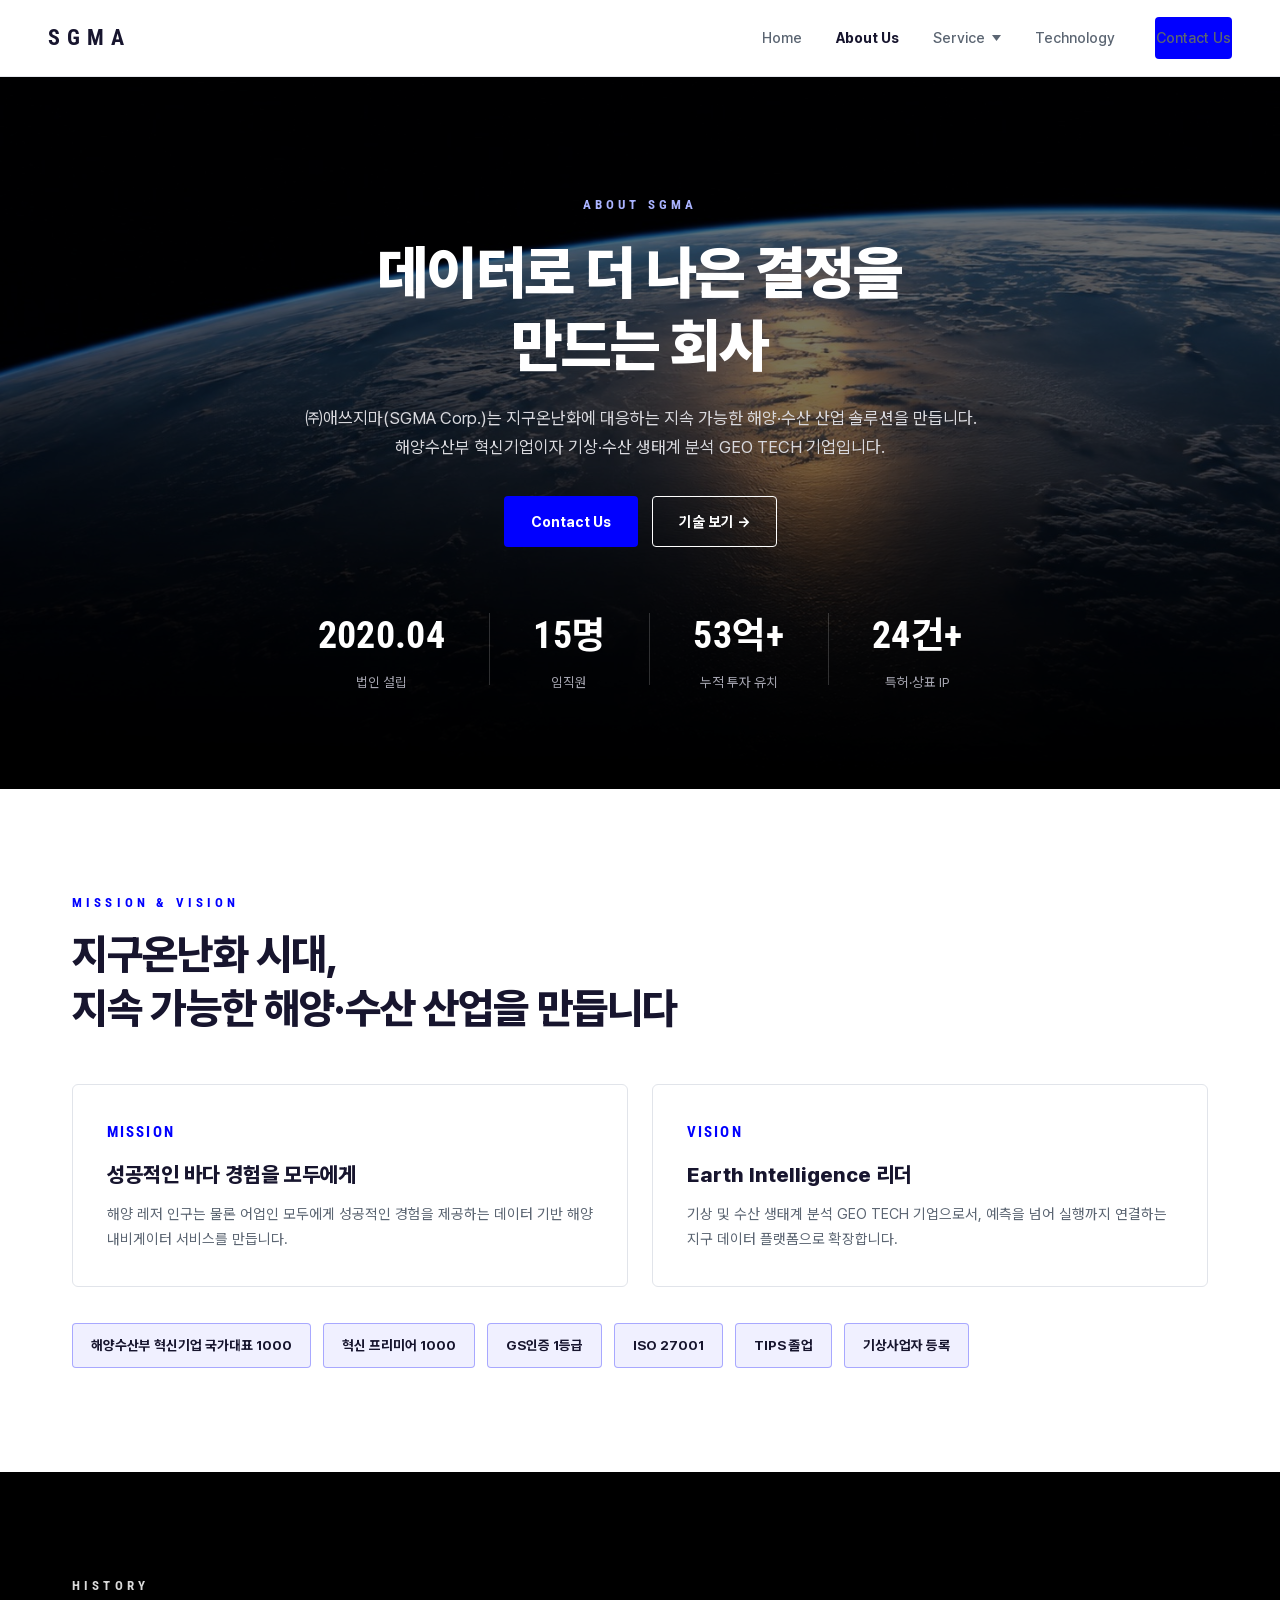
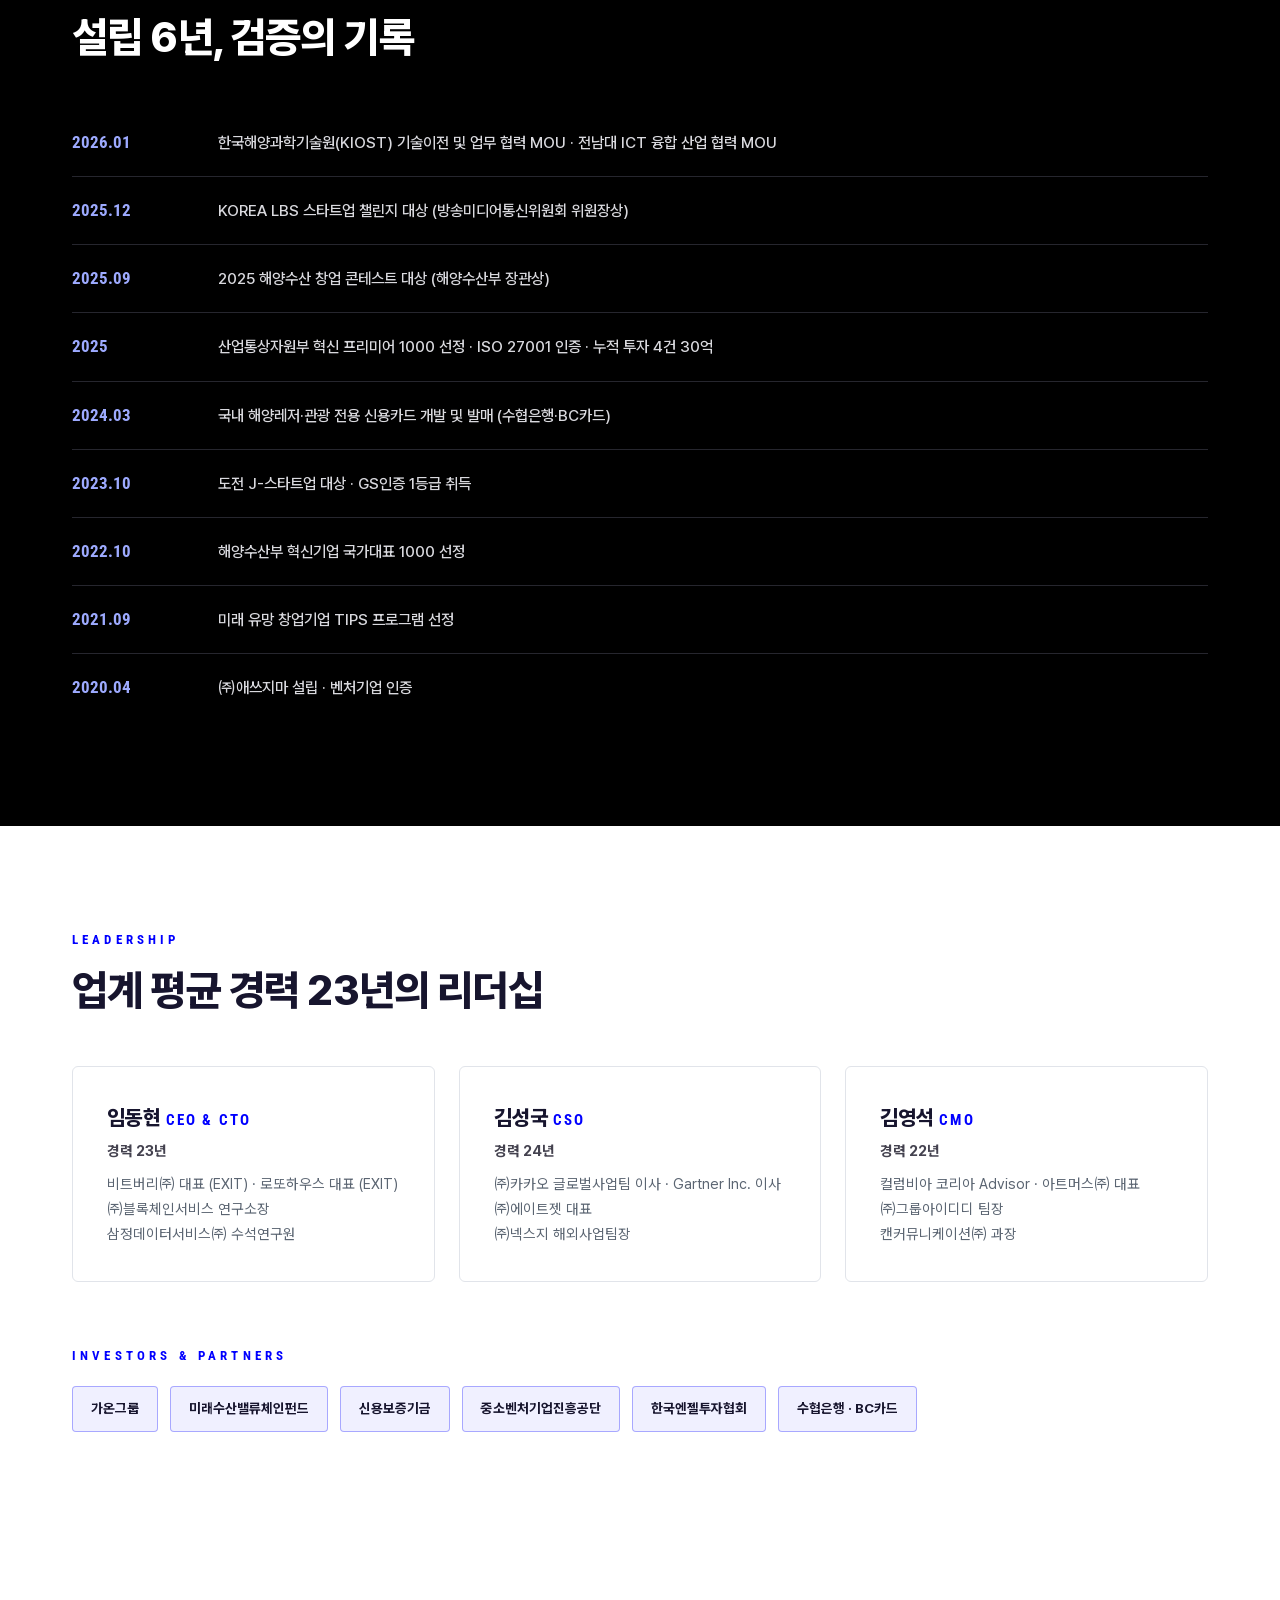
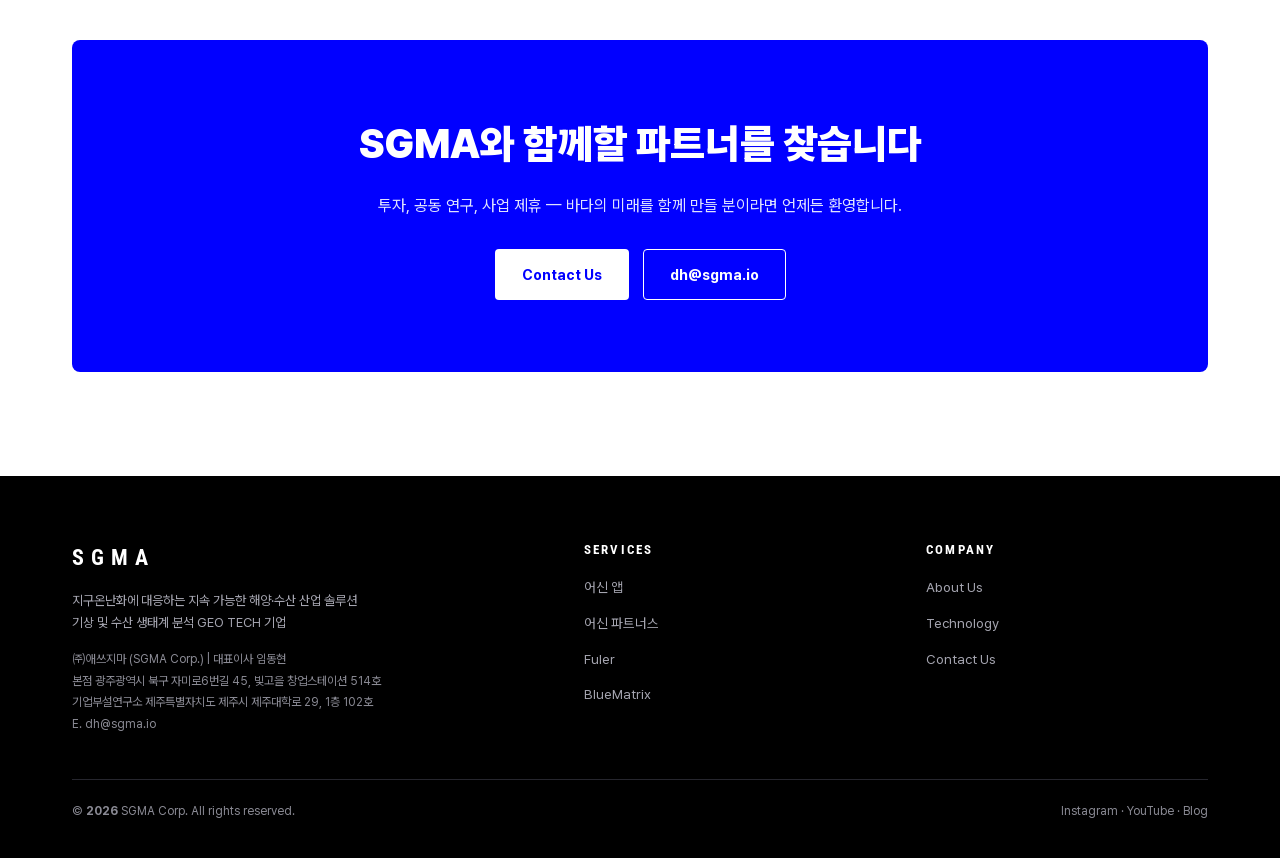
==== about.html @ d4c26d01 "feat: SGMA v2 redesign (8 pages, tomorrow.io tone)" ====
<!DOCTYPE html>
<html lang="ko">
<head>
<meta charset="UTF-8">
<meta name="viewport" content="width=device-width, initial-scale=1.0">
<title>About Us — SGMA</title>
<meta name="description" content="㈜애쓰지마(SGMA Corp.) — 해양수산 혁신기업, 기상 및 수산 생태계 분석 GEO TECH 기업">
<link rel="preconnect" href="https://fonts.googleapis.com">
<link href="https://fonts.googleapis.com/css2?family=Roboto+Condensed:wght@600;700&family=Roboto:wght@400;500;700&display=swap" rel="stylesheet">
<link rel="stylesheet" href="assets/css/style.css">
</head>
<body><header class="nav">
  <div class="nav__in">
    <a href="index.html" class="nav__logo">SGMA</a>
    <button class="nav__burger" aria-label="menu"><span></span><span></span><span></span></button>
    <ul class="nav__menu">
      <li><a href="index.html">Home</a></li>
      <li><a href="about.html" class="active">About Us</a></li>
      <li class="dd"><a href="#" aria-haspopup="true">Service <svg class="caret" viewBox="0 0 9 6"><path d="M0 0l4.5 6L9 0z"/></svg></a>
        <div class="dd__panel">
          <a class="dd__item" href="yeosin.html"><b><i></i>어신 앱</b><span>B2C 해양 내비게이터 — 낚시 지수 · 입질확률 · 물때</span></a>
          <a class="dd__item" href="partners.html"><b><i></i>어신 파트너스</b><span>선상낚시 · 해양레저 업체 제휴 플랫폼</span></a>
          <a class="dd__item" href="fuler.html"><b><i></i>Fuler</b><span>글로벌 AI 어종 인식 · 어획 기록</span></a>
          <a class="dd__item" href="bluematrix.html"><b><i></i>BlueMatrix</b><span>B2B · B2G 기상 · 해양 데이터 플랫폼</span></a>
        </div>
      </li>
      <li><a href="technology.html">Technology</a></li>
      <li><a href="contact.html" class="btn btn--pri nav__cta">Contact Us</a></li>
    </ul>
  </div>
</header><section class="hero">
  <div class="hero__bg" style="background-image:url('assets/img/hero-about.jpg')"></div>
  <div class="hero__dim"></div>
  <div class="hero__in">
    <div class="st eyebrow" style="color:#aab3ff">About SGMA</div>
    <h1 class="st">데이터로 더 나은 결정을<br>만드는 회사</h1>
    <p class="st sub">㈜애쓰지마(SGMA Corp.)는 지구온난화에 대응하는 지속 가능한 해양·수산 산업 솔루션을 만듭니다.<br>해양수산부 혁신기업이자 기상·수산 생태계 분석 GEO TECH 기업입니다.</p>
    <div class="st hero__cta"><a href="contact.html" class="btn btn--pri">Contact Us</a><a href="technology.html" class="btn btn--ghost">기술 보기 →</a></div>
    <div class="st stats"><div><b>2020.04</b><span>법인 설립</span></div><div><b data-count="15" data-decimals="0" data-suffix="명">0명</b><span>임직원</span></div><div><b data-count="53" data-decimals="0" data-suffix="억+">0억+</b><span>누적 투자 유치</span></div><div><b data-count="24" data-decimals="0" data-suffix="건+">0건+</b><span>특허·상표 IP</span></div></div>
  </div>
</section>
<section class="sec"><div class="container">
  <div data-reveal><div class="eyebrow">Mission & Vision</div><h2 class="h2">지구온난화 시대,<br>지속 가능한 해양·수산 산업을 만듭니다</h2></div>
  <div class="grid grid--2" data-stagger="0.12">
    <div class="card"><span class="num">MISSION</span><h3>성공적인 바다 경험을 모두에게</h3><p>해양 레저 인구는 물론 어업인 모두에게 성공적인 경험을 제공하는 데이터 기반 해양 내비게이터 서비스를 만듭니다.</p></div>
    <div class="card"><span class="num">VISION</span><h3>Earth Intelligence 리더</h3><p>기상 및 수산 생태계 분석 GEO TECH 기업으로서, 예측을 넘어 실행까지 연결하는 지구 데이터 플랫폼으로 확장합니다.</p></div>
  </div>
  <div class="chips" data-stagger="0.06">
    <span class="chip">해양수산부 혁신기업 국가대표 1000</span><span class="chip">혁신 프리미어 1000</span><span class="chip">GS인증 1등급</span><span class="chip">ISO 27001</span><span class="chip">TIPS 졸업</span><span class="chip">기상사업자 등록</span>
  </div>
</div></section>
<section class="sec sec--dark"><div class="container">
  <div data-reveal><div class="eyebrow">History</div><h2 class="h2">설립 6년, 검증의 기록</h2></div>
  <div class="timeline" data-stagger="0.07">
    <div class="tl__row"><span class="tl__year">2026.01</span><span class="tl__txt">한국해양과학기술원(KIOST) 기술이전 및 업무 협력 MOU · 전남대 ICT 융합 산업 협력 MOU</span></div>
    <div class="tl__row"><span class="tl__year">2025.12</span><span class="tl__txt">KOREA LBS 스타트업 챌린지 대상 (방송미디어통신위원회 위원장상)</span></div>
    <div class="tl__row"><span class="tl__year">2025.09</span><span class="tl__txt">2025 해양수산 창업 콘테스트 대상 (해양수산부 장관상)</span></div>
    <div class="tl__row"><span class="tl__year">2025</span><span class="tl__txt">산업통상자원부 혁신 프리미어 1000 선정 · ISO 27001 인증 · 누적 투자 4건 30억</span></div>
    <div class="tl__row"><span class="tl__year">2024.03</span><span class="tl__txt">국내 해양레저·관광 전용 신용카드 개발 및 발매 (수협은행·BC카드)</span></div>
    <div class="tl__row"><span class="tl__year">2023.10</span><span class="tl__txt">도전 J-스타트업 대상 · GS인증 1등급 취득</span></div>
    <div class="tl__row"><span class="tl__year">2022.10</span><span class="tl__txt">해양수산부 혁신기업 국가대표 1000 선정</span></div>
    <div class="tl__row"><span class="tl__year">2021.09</span><span class="tl__txt">미래 유망 창업기업 TIPS 프로그램 선정</span></div>
    <div class="tl__row"><span class="tl__year">2020.04</span><span class="tl__txt">㈜애쓰지마 설립 · 벤처기업 인증</span></div>
  </div>
</div></section>
<section class="sec"><div class="container">
  <div data-reveal><div class="eyebrow">Leadership</div><h2 class="h2">업계 평균 경력 23년의 리더십</h2></div>
  <div class="grid grid--3" data-stagger="0.12">
    <div class="card"><h3 style="margin-top:0">임동현 <span class="num">CEO &amp; CTO</span></h3><div class="cap">경력 23년</div><p>비트버리㈜ 대표 (EXIT) · 로또하우스 대표 (EXIT)<br>㈜블록체인서비스 연구소장<br>삼정데이터서비스㈜ 수석연구원</p></div>
    <div class="card"><h3 style="margin-top:0">김성국 <span class="num">CSO</span></h3><div class="cap">경력 24년</div><p>㈜카카오 글로벌사업팀 이사 · Gartner Inc. 이사<br>㈜에이트젯 대표<br>㈜넥스지 해외사업팀장</p></div>
    <div class="card"><h3 style="margin-top:0">김영석 <span class="num">CMO</span></h3><div class="cap">경력 22년</div><p>컬럼비아 코리아 Advisor · 아트머스㈜ 대표<br>㈜그룹아이디디 팀장<br>캔커뮤니케이션㈜ 과장</p></div>
  </div>
  <div class="eyebrow" style="margin-top:64px" data-reveal>Investors &amp; Partners</div>
  <div class="chips" data-stagger="0.06" style="margin-top:20px">
    <span class="chip">가온그룹</span><span class="chip">미래수산밸류체인펀드</span><span class="chip">신용보증기금</span><span class="chip">중소벤처기업진흥공단</span><span class="chip">한국엔젤투자협회</span><span class="chip">수협은행 · BC카드</span>
  </div>
</div></section><section class="cta"><div class="container">
  <div class="cta__panel" data-reveal>
    <h2>SGMA와 함께할 파트너를 찾습니다</h2><p>투자, 공동 연구, 사업 제휴 — 바다의 미래를 함께 만들 분이라면 언제든 환영합니다.</p>
    <div class="hero__cta"><a href="contact.html" class="btn btn--white">Contact Us</a><a href="mailto:dh@sgma.io" class="btn btn--ghost">dh@sgma.io</a></div>
  </div>
</div></section><footer class="footer">
  <div class="container">
    <div class="footer__cols">
      <div>
        <div class="footer__logo">SGMA</div>
        <p>지구온난화에 대응하는 지속 가능한 해양·수산 산업 솔루션<br>기상 및 수산 생태계 분석 GEO TECH 기업</p>
        <small>㈜애쓰지마 (SGMA Corp.)  |  대표이사 임동현<br>본점  광주광역시 북구 자미로6번길 45, 빛고을 창업스테이션 514호<br>기업부설연구소  제주특별자치도 제주시 제주대학로 29, 1층 102호<br>E. <a href="mailto:dh@sgma.io">dh@sgma.io</a></small>
      </div>
      <div>
        <h5>Services</h5>
        <ul>
          <li><a href="yeosin.html">어신 앱</a></li>
          <li><a href="partners.html">어신 파트너스</a></li>
          <li><a href="fuler.html">Fuler</a></li>
          <li><a href="bluematrix.html">BlueMatrix</a></li>
        </ul>
      </div>
      <div>
        <h5>Company</h5>
        <ul>
          <li><a href="about.html">About Us</a></li>
          <li><a href="technology.html">Technology</a></li>
          <li><a href="contact.html">Contact Us</a></li>
        </ul>
      </div>
    </div>
    <div class="footer__bar">
      <span>© <b data-year>2026</b> SGMA Corp. All rights reserved.</span>
      <span>Instagram · YouTube · Blog</span>
    </div>
  </div>
</footer>
<script src="assets/js/main.js"></script></body></html>
---- assets/css/style.css ----
/* ============================================================
   SGMA — Earth Intelligence  ·  tomorrow.io-tone design system
   BG black #000 ↔ white / ACC #0100FF / radius 4-6-8
   ============================================================ */
@font-face{
  font-family:'Pretendard';
  src:url('../fonts/PretendardVariable.woff2') format('woff2-variations');
  font-weight:45 920;font-display:swap;
}
@import url('https://fonts.googleapis.com/css2?family=Roboto+Condensed:wght@600;700&family=Roboto:wght@400;500;700&display=swap');

:root{
  --black:#000;--white:#fff;
  --ink:#17152e;--ink2:#44424f;--mut:#5b6572;--mut2:#75757d;
  --d-txt:#fff;--d-sub:#d9d9de;--d-mut:#a5a5b0;--d-mut2:#8a8a94;
  --line:#e1e4ea;--line-d:#26262e;
  --card-d:#0e0e14;--panel-d:#101018;--tint:#f2f3f7;
  --acc:#0100ff;--acc-soft:#dfe2ff;
  --kr:'Pretendard',-apple-system,'Noto Sans KR',sans-serif;
  --en:'Roboto Condensed','Pretendard',sans-serif;
  --body-en:'Roboto','Pretendard',sans-serif;
  --r-btn:4px;--r-card:6px;--r-panel:8px;
  --w:1200px;
}
*{margin:0;padding:0;box-sizing:border-box}
html{scroll-behavior:smooth}
body{font-family:var(--kr);color:var(--ink);background:var(--white);font-size:16px;line-height:1.6;-webkit-font-smoothing:antialiased}
img{display:block;max-width:100%}
a{color:inherit;text-decoration:none}
ul{list-style:none}
.container{max-width:var(--w);margin:0 auto;padding:0 32px}

/* ---------- type ---------- */
.eyebrow{font-family:var(--en);font-weight:700;font-size:13px;letter-spacing:.32em;text-transform:uppercase;color:var(--acc)}
.sec--dark .eyebrow{color:#fff;opacity:.85}
.h2{font-weight:800;font-size:clamp(28px,3.4vw,42px);line-height:1.28;letter-spacing:-.02em;margin-top:14px}
.sub{color:var(--mut);font-size:17px;line-height:1.7;margin-top:16px;max-width:720px}
.sec--dark{background:var(--black);color:#fff}
.sec--dark .sub{color:var(--d-mut)}

/* ---------- buttons ---------- */
.btn{display:inline-flex;align-items:center;gap:8px;padding:13px 26px;border-radius:var(--r-btn);font-weight:700;font-size:14.5px;cursor:pointer;border:1px solid transparent;transition:transform .18s ease,box-shadow .18s ease,background .18s ease,color .18s}
.btn--pri{background:var(--acc);color:#fff}
.btn--pri:hover{transform:translateY(-2px);box-shadow:0 10px 24px rgba(1,0,255,.28)}
.btn--ghost{border-color:currentColor;color:#fff;background:transparent}
.btn--ghost:hover{background:rgba(255,255,255,.12)}
.btn--ghost.on-light{color:var(--ink)}
.btn--ghost.on-light:hover{background:rgba(23,21,46,.06)}
.btn--white{background:#fff;color:var(--acc)}
.btn--white:hover{transform:translateY(-2px);box-shadow:0 10px 24px rgba(0,0,0,.22)}

/* ---------- nav ---------- */
.nav{position:sticky;top:0;z-index:100;background:#fff;border-bottom:1px solid #e6e8ee;transition:box-shadow .25s}
.nav.scrolled{box-shadow:0 6px 24px rgba(10,10,30,.08)}
.nav__in{max-width:1440px;margin:0 auto;height:76px;display:flex;align-items:center;justify-content:space-between;padding:0 48px}
.nav__logo{font-family:var(--en);font-weight:700;font-size:22px;letter-spacing:.32em;color:var(--ink)}
.nav__menu{display:flex;align-items:center;gap:34px}
.nav__menu>li>a{font-size:14.5px;font-weight:500;color:var(--mut);transition:color .15s;padding:8px 0}
.nav__menu>li>a:hover,.nav__menu>li>a.active{color:var(--ink);font-weight:700}
.nav__cta{margin-left:6px}
/* dropdown */
.dd{position:relative}
.dd>a{display:inline-flex;align-items:center;gap:7px}
.dd .caret{width:9px;height:6px;fill:currentColor;transition:transform .2s}
.dd:hover .caret,.dd.open .caret{transform:rotate(180deg)}
.dd__panel{position:absolute;top:calc(100% + 10px);left:50%;transform:translateX(-50%) translateY(8px);width:340px;background:#fff;border:1px solid var(--line);border-radius:var(--r-panel);box-shadow:0 18px 44px rgba(10,10,30,.16);padding:10px;opacity:0;visibility:hidden;transition:opacity .2s ease,transform .2s ease}
.dd:hover .dd__panel,.dd.open .dd__panel{opacity:1;visibility:visible;transform:translateX(-50%) translateY(0)}
.dd__item{display:block;padding:12px 16px;border-radius:6px;transition:background .15s}
.dd__item:hover{background:var(--tint)}
.dd__item b{display:flex;align-items:center;gap:8px;font-size:15px;color:var(--ink)}
.dd__item b i{width:7px;height:7px;border-radius:50%;background:var(--acc)}
.dd__item span{display:block;font-size:12.5px;color:var(--mut);margin-top:2px}
/* hamburger */
.nav__burger{display:none;background:none;border:0;width:40px;height:40px;cursor:pointer;position:relative}
.nav__burger span{position:absolute;left:8px;right:8px;height:2px;background:var(--ink);transition:.25s}
.nav__burger span:nth-child(1){top:13px}.nav__burger span:nth-child(2){top:19px}.nav__burger span:nth-child(3){top:25px}

/* ---------- hero ---------- */
.hero{position:relative;background:var(--black);color:#fff;overflow:hidden;text-align:center}
.hero__bg{position:absolute;inset:0;background-size:cover;background-position:center;transform:scale(1.08);animation:kenburns 14s ease-out forwards}
@keyframes kenburns{to{transform:scale(1)}}
.hero__dim{position:absolute;inset:0;background:linear-gradient(180deg,rgba(0,0,0,.55) 0%,rgba(0,0,0,.52) 55%,#000 100%)}
.hero__in{position:relative;padding:118px 32px 96px;max-width:900px;margin:0 auto}
.hero h1{font-weight:900;font-size:clamp(34px,4.6vw,58px);line-height:1.26;letter-spacing:-.02em;margin-top:20px}
.hero .sub{margin:22px auto 0;color:var(--d-sub)}
.hero__cta{display:flex;gap:14px;justify-content:center;margin-top:34px;flex-wrap:wrap}
/* text stagger */
.hero .st{opacity:0;transform:translateY(26px);transition:opacity .7s cubic-bezier(.2,.7,.2,1),transform .7s cubic-bezier(.2,.7,.2,1)}
.hero.loaded .st{opacity:1;transform:none}
.hero.loaded .st:nth-child(1){transition-delay:.05s}
.hero.loaded .st:nth-child(2){transition-delay:.18s}
.hero.loaded .st:nth-child(3){transition-delay:.32s}
.hero.loaded .st:nth-child(4){transition-delay:.46s}
.hero.loaded .st:nth-child(5){transition-delay:.62s}
/* stats */
.stats{display:flex;justify-content:center;margin-top:58px;flex-wrap:wrap}
.stats>div{padding:0 44px;position:relative}
.stats>div+div::before{content:'';position:absolute;left:0;top:8px;bottom:8px;width:1px;background:rgba(255,255,255,.18)}
.stats b{display:block;font-family:var(--en);font-weight:700;font-size:clamp(26px,3vw,38px);letter-spacing:.01em}
.stats span{display:block;font-size:13.5px;color:var(--d-mut);margin-top:6px}

/* ---------- sections ---------- */
.sec{padding:104px 0}
.grid{display:grid;gap:24px;margin-top:48px}
.grid--2{grid-template-columns:repeat(2,1fr)}
.grid--3{grid-template-columns:repeat(3,1fr)}
.grid--4{grid-template-columns:repeat(4,1fr)}
.grid--5{grid-template-columns:repeat(5,1fr)}

/* cards (light) */
.card{background:#fff;border:1px solid var(--line);border-radius:var(--r-card);padding:34px;transition:transform .25s ease,box-shadow .25s ease}
.card:hover{transform:translateY(-4px);box-shadow:0 16px 40px rgba(10,10,30,.10)}
.card h3{font-size:21px;font-weight:800;margin-top:14px}
.card .cap{font-size:14.5px;font-weight:700;color:var(--ink2);margin-top:4px}
.card p{font-size:14.5px;color:var(--mut);line-height:1.72;margin-top:10px}
.card .more{display:inline-block;margin-top:16px;font-weight:700;font-size:14px;color:var(--acc)}
.card .more::after{content:' →';transition:margin .15s}
.card:hover .more::after{margin-left:4px}
/* card img */
.card--img{padding:0;overflow:hidden}
.card--img .card__body{padding:26px 30px 30px}
.card__img{height:190px;overflow:hidden}
.card__img>div{width:100%;height:100%;background-size:cover;background-position:center;transition:transform .5s ease}
.card--img:hover .card__img>div{transform:scale(1.06)}
/* tag */
.tag{display:inline-block;font-family:var(--en);font-weight:700;font-size:11px;letter-spacing:.18em;text-transform:uppercase;color:var(--acc);background:rgba(1,0,255,.07);border:1px solid rgba(1,0,255,.25);padding:6px 12px;border-radius:var(--r-btn)}
/* cards (dark) */
.sec--dark .card{background:var(--card-d);border-color:var(--line-d)}
.sec--dark .card:hover{box-shadow:0 16px 40px rgba(0,0,0,.5)}
.sec--dark .card h3{color:#fff}
.sec--dark .card .cap{color:var(--d-sub)}
.sec--dark .card p{color:var(--d-mut)}
.sec--dark .tag{color:#fff;background:rgba(255,255,255,.08);border-color:rgba(255,255,255,.22)}
.badge{display:inline-flex;align-items:center;justify-content:center;font-family:var(--en);font-weight:700;font-size:13px;letter-spacing:.06em;background:var(--acc);color:#fff;border-radius:var(--r-card);padding:8px 14px}
.num{font-family:var(--en);font-weight:700;color:var(--acc);font-size:15px;letter-spacing:.14em}
.sec--dark .num{color:#fff}

/* pipeline strip */
.pipe{display:flex;align-items:center;justify-content:space-between;gap:8px;margin-top:44px;border:1px solid rgba(1,0,255,.45);background:rgba(1,0,255,.05);border-radius:var(--r-panel);padding:26px 30px;flex-wrap:wrap}
.sec--dark .pipe{border-color:var(--line-d);background:var(--panel-d)}
.pipe__step{text-align:center;transition:opacity .3s;min-width:120px}
.pipe__step i{display:block;font-style:normal;font-family:var(--en);font-weight:700;font-size:11px;letter-spacing:.2em;color:var(--acc)}
.sec--dark .pipe__step i{color:#8f9dff}
.pipe__step b{display:block;font-size:15px;margin-top:3px}
.pipe__step span{display:block;font-size:12px;color:var(--mut);margin-top:2px}
.sec--dark .pipe__step span{color:var(--d-mut)}
.pipe__arrow{color:var(--acc);font-weight:700;font-size:16px}
.sec--dark .pipe__arrow{color:#8f9dff}
.pipe__step.dim{opacity:.38}
.pipe__step.hot{opacity:1}
.pipe__step.hot b{color:var(--acc)}
.sec--dark .pipe__step.hot b{color:#9daaff}

/* chips */
.chips{display:flex;flex-wrap:wrap;gap:12px;margin-top:36px}
.chip{border:1px solid rgba(1,0,255,.3);background:rgba(1,0,255,.06);color:var(--ink);border-radius:var(--r-btn);padding:11px 18px;font-weight:700;font-size:13.5px}
.sec--dark .chip{border-color:var(--line-d);background:var(--card-d);color:var(--d-sub)}

/* big number */
.bignum{font-family:var(--en);font-weight:700;font-size:clamp(80px,10vw,140px);color:var(--acc);line-height:1}

/* timeline */
.timeline{margin-top:44px}
.tl__row{display:flex;gap:36px;padding:20px 0;border-top:1px solid var(--line-d);align-items:baseline}
.tl__row:first-child{border-top:0}
.tl__year{font-family:var(--en);font-weight:700;font-size:17px;color:#9daaff;min-width:110px}
.tl__txt{color:var(--d-sub);font-size:15.5px;font-weight:500}

/* diagram (From Data to Insight) */
.dg{display:grid;grid-template-columns:1fr auto 1.35fr auto 1fr;gap:18px;align-items:center;margin-top:56px}
.dg__col{background:var(--card-d);border:1px solid var(--line-d);border-radius:var(--r-panel);padding:26px}
.dg__col h4{font-family:var(--en);font-weight:700;font-size:12px;letter-spacing:.24em;color:#9daaff}
.dg__col .t{font-size:17px;font-weight:800;color:#fff;margin-top:6px}
.dg__srcrow{display:flex;justify-content:space-between;align-items:center;border:1px solid var(--line-d);background:var(--panel-d);border-radius:var(--r-card);padding:11px 14px;margin-top:10px}
.dg__srcrow b{font-size:13.5px;color:var(--d-sub)}
.dg__srcrow em{font-style:normal;font-family:var(--en);font-weight:700;color:#fff}
.dg__pipe{border-color:rgba(1,0,255,.6);box-shadow:0 0 60px rgba(1,0,255,.22)}
.dg__step{display:flex;gap:13px;align-items:center;padding:9px 0}
.dg__step .n{width:32px;height:32px;border-radius:50%;background:var(--acc);color:#fff;font-family:var(--en);font-weight:700;font-size:13px;display:flex;align-items:center;justify-content:center;flex:none}
.dg__step b{display:block;font-size:15px;color:#fff}
.dg__step span{display:block;font-size:12px;color:var(--d-mut)}
.dg__down{padding-left:13px;color:#8f9dff;font-weight:700;line-height:.8}
.dg__out{border:1px solid var(--line-d);background:var(--panel-d);border-radius:var(--r-card);padding:10px 14px;margin-top:10px}
.dg__out b{font-size:13.5px;color:#fff}
.dg__out span{display:block;font-size:11.5px;color:var(--d-mut)}
.dg__deliver{background:var(--acc);border-radius:var(--r-card);color:#fff;text-align:center;font-family:var(--en);font-weight:700;font-size:12.5px;letter-spacing:.1em;padding:10px;margin-top:12px}
.dg__hark{color:#8f9dff;font-size:20px;font-weight:700}
.dg__step,.dg__srcrow,.dg__out{opacity:0;transform:translateY(10px);transition:opacity .5s,transform .5s}
.dg.in .dg__step,.dg.in .dg__srcrow,.dg.in .dg__out{opacity:1;transform:none}
.dg__hark{opacity:0;transition:opacity .5s .8s}
.dg.in .dg__hark{opacity:1}

/* data record (Technology TSF) */
.record{border:1px solid rgba(1,0,255,.5);background:var(--card-d);border-radius:var(--r-panel);padding:26px 30px}
.record h5{font-family:var(--en);font-weight:700;font-size:11px;letter-spacing:.2em;color:#9daaff}
.record .kv{display:flex;gap:16px;padding:10px 0;border-top:1px solid var(--line-d);font-size:13.5px}
.record .kv:nth-of-type(1){border-top:0}
.record .kv b{color:var(--d-mut);font-weight:500;min-width:92px}
.record .kv span{color:#e8e8ee;font-weight:700}

/* formula */
.formula{border:1px solid rgba(1,0,255,.4);background:rgba(1,0,255,.05);border-radius:var(--r-panel);padding:34px 40px;margin-top:44px}
.formula .fx{font-family:var(--body-en);font-weight:700;font-size:clamp(17px,2.2vw,24px);color:var(--ink)}
.formula p{font-size:14px;color:var(--mut);margin-top:12px;line-height:1.7}

/* factor table */
.factors{display:grid;grid-template-columns:1fr 1.4fr;gap:24px;margin-top:28px}
.fbox{border:1px solid var(--line);border-radius:var(--r-card);padding:26px}
.fbox h4{font-size:18px;font-weight:800}
.fbox .frow{display:flex;gap:14px;padding:10px 0;border-top:1px solid var(--line);font-size:13.5px}
.fbox .frow:first-of-type{border-top:0;margin-top:12px}
.fbox .frow b{color:var(--acc);min-width:70px}
.fbox .frow span{color:var(--ink2)}

/* CTA */
.cta{padding:104px 0;background:#fff}
.cta__panel{background:var(--acc);border-radius:var(--r-panel);color:#fff;text-align:center;padding:72px 40px}
.cta__panel h2{font-weight:900;font-size:clamp(26px,3.4vw,40px);letter-spacing:-.01em}
.cta__panel p{color:var(--acc-soft);margin-top:16px;line-height:1.7}
.cta__panel .hero__cta{margin-top:30px}

/* footer */
.footer{background:var(--black);color:#fff;padding:64px 0 36px}
.footer__cols{display:grid;grid-template-columns:1.6fr 1fr 1fr;gap:60px}
.footer__logo{font-family:var(--en);font-weight:700;font-size:22px;letter-spacing:.32em}
.footer p{font-size:13px;color:var(--d-mut);line-height:1.75;margin-top:14px}
.footer small{display:block;font-size:12px;color:var(--d-mut2);line-height:1.8;margin-top:14px}
.footer h5{font-family:var(--en);font-weight:700;font-size:12.5px;letter-spacing:.18em;text-transform:uppercase}
.footer ul{margin-top:14px}
.footer ul li{margin-top:10px}
.footer ul a{font-size:13.5px;color:var(--d-mut);transition:color .15s}
.footer ul a:hover{color:#fff}
.footer__bar{display:flex;justify-content:space-between;border-top:1px solid var(--line-d);margin-top:44px;padding-top:22px;font-size:12px;color:var(--d-mut2);flex-wrap:wrap;gap:10px}

/* contact form */
.contact{display:grid;grid-template-columns:1fr 1.5fr;gap:48px;margin-top:8px}
.info-card{border:1px solid var(--line);background:var(--tint);border-radius:var(--r-card);padding:22px 26px;margin-bottom:14px}
.info-card h5{font-family:var(--en);font-weight:700;font-size:11px;letter-spacing:.2em;color:var(--acc)}
.info-card b{display:block;font-size:15.5px;margin-top:6px}
.info-card span{display:block;font-size:13px;color:var(--mut);margin-top:3px}
.form{border:1px solid var(--line);border-radius:var(--r-panel);padding:36px;background:#fff}
.form h3{font-size:22px;font-weight:800;margin-bottom:8px}
.form .row{display:grid;grid-template-columns:1fr 1fr;gap:14px}
.field{margin-top:16px}
.field label{display:block;font-size:13px;font-weight:700;color:var(--ink2)}
.field label em{color:var(--acc);font-style:normal}
.field input,.field select,.field textarea{width:100%;margin-top:8px;border:1px solid #d8dbe2;border-radius:var(--r-card);padding:13px 15px;font-family:inherit;font-size:14px;color:var(--ink);background:#fff;transition:border-color .15s,box-shadow .15s}
.field textarea{min-height:150px;resize:vertical}
.field input:focus,.field select:focus,.field textarea:focus{outline:none;border-color:var(--acc);box-shadow:0 0 0 3px rgba(1,0,255,.12)}
.form .agree{display:flex;gap:10px;align-items:flex-start;margin-top:18px;font-size:13px;color:var(--mut)}
.form .agree input{width:17px;height:17px;margin-top:2px;accent-color:var(--acc)}
.form button{width:100%;margin-top:22px;border:0;padding:16px;font-size:15px}

/* reveal on scroll */
[data-reveal]{opacity:0;transform:translateY(28px);transition:opacity .7s cubic-bezier(.2,.7,.2,1),transform .7s cubic-bezier(.2,.7,.2,1);transition-delay:var(--d,0s)}
[data-reveal].in{opacity:1;transform:none}

/* app screens placeholder */
.screens-ph{margin-top:44px;border:1px dashed #c9cdd6;border-radius:var(--r-panel);background:var(--tint);padding:80px 20px;text-align:center;color:var(--mut2)}
.screens-ph b{display:block;font-size:17px;color:var(--mut)}
.screens-ph span{font-size:13px}

/* ---------- responsive ---------- */
@media(max-width:1024px){
  .tsf-grid{grid-template-columns:1fr!important}
  .grid--4{grid-template-columns:repeat(2,1fr)}
  .grid--3{grid-template-columns:repeat(2,1fr)}
  .grid--5{grid-template-columns:repeat(3,1fr)}
  .dg{grid-template-columns:1fr}
  .dg__hark{transform:rotate(90deg);text-align:center}
  .factors{grid-template-columns:1fr}
  .contact{grid-template-columns:1fr}
  .footer__cols{grid-template-columns:1fr 1fr}
}
@media(max-width:768px){
  .nav__in{padding:0 20px;height:64px}
  .nav__menu{position:fixed;inset:64px 0 auto 0;background:#fff;flex-direction:column;align-items:flex-start;gap:0;padding:12px 24px 24px;border-bottom:1px solid var(--line);transform:translateY(-130%);transition:transform .3s ease;box-shadow:0 20px 40px rgba(10,10,30,.12)}
  .nav__menu.open{transform:none}
  .nav__menu>li{width:100%}
  .nav__menu>li>a{display:block;padding:13px 0;font-size:16px}
  .dd__panel{position:static;transform:none;width:100%;box-shadow:none;border:0;padding:0 0 6px 12px;opacity:1;visibility:visible;display:none}
  .dd.open .dd__panel{display:block}
  .nav__burger{display:block}
  .sec{padding:72px 0}
  .hero__in{padding:88px 24px 72px}
  .grid--2,.grid--3,.grid--4,.grid--5{grid-template-columns:1fr}
  .stats>div{padding:0 22px;margin-top:12px}
  .tl__row{flex-direction:column;gap:4px}
  .form .row{grid-template-columns:1fr}
  .footer__cols{grid-template-columns:1fr;gap:36px}
  .pipe{flex-direction:column;align-items:flex-start}
  .pipe__arrow{transform:rotate(90deg);padding-left:52px}
}
@media(prefers-reduced-motion:reduce){
  *,*::before,*::after{animation:none!important;transition:none!important}
  [data-reveal],.hero .st{opacity:1;transform:none}
}
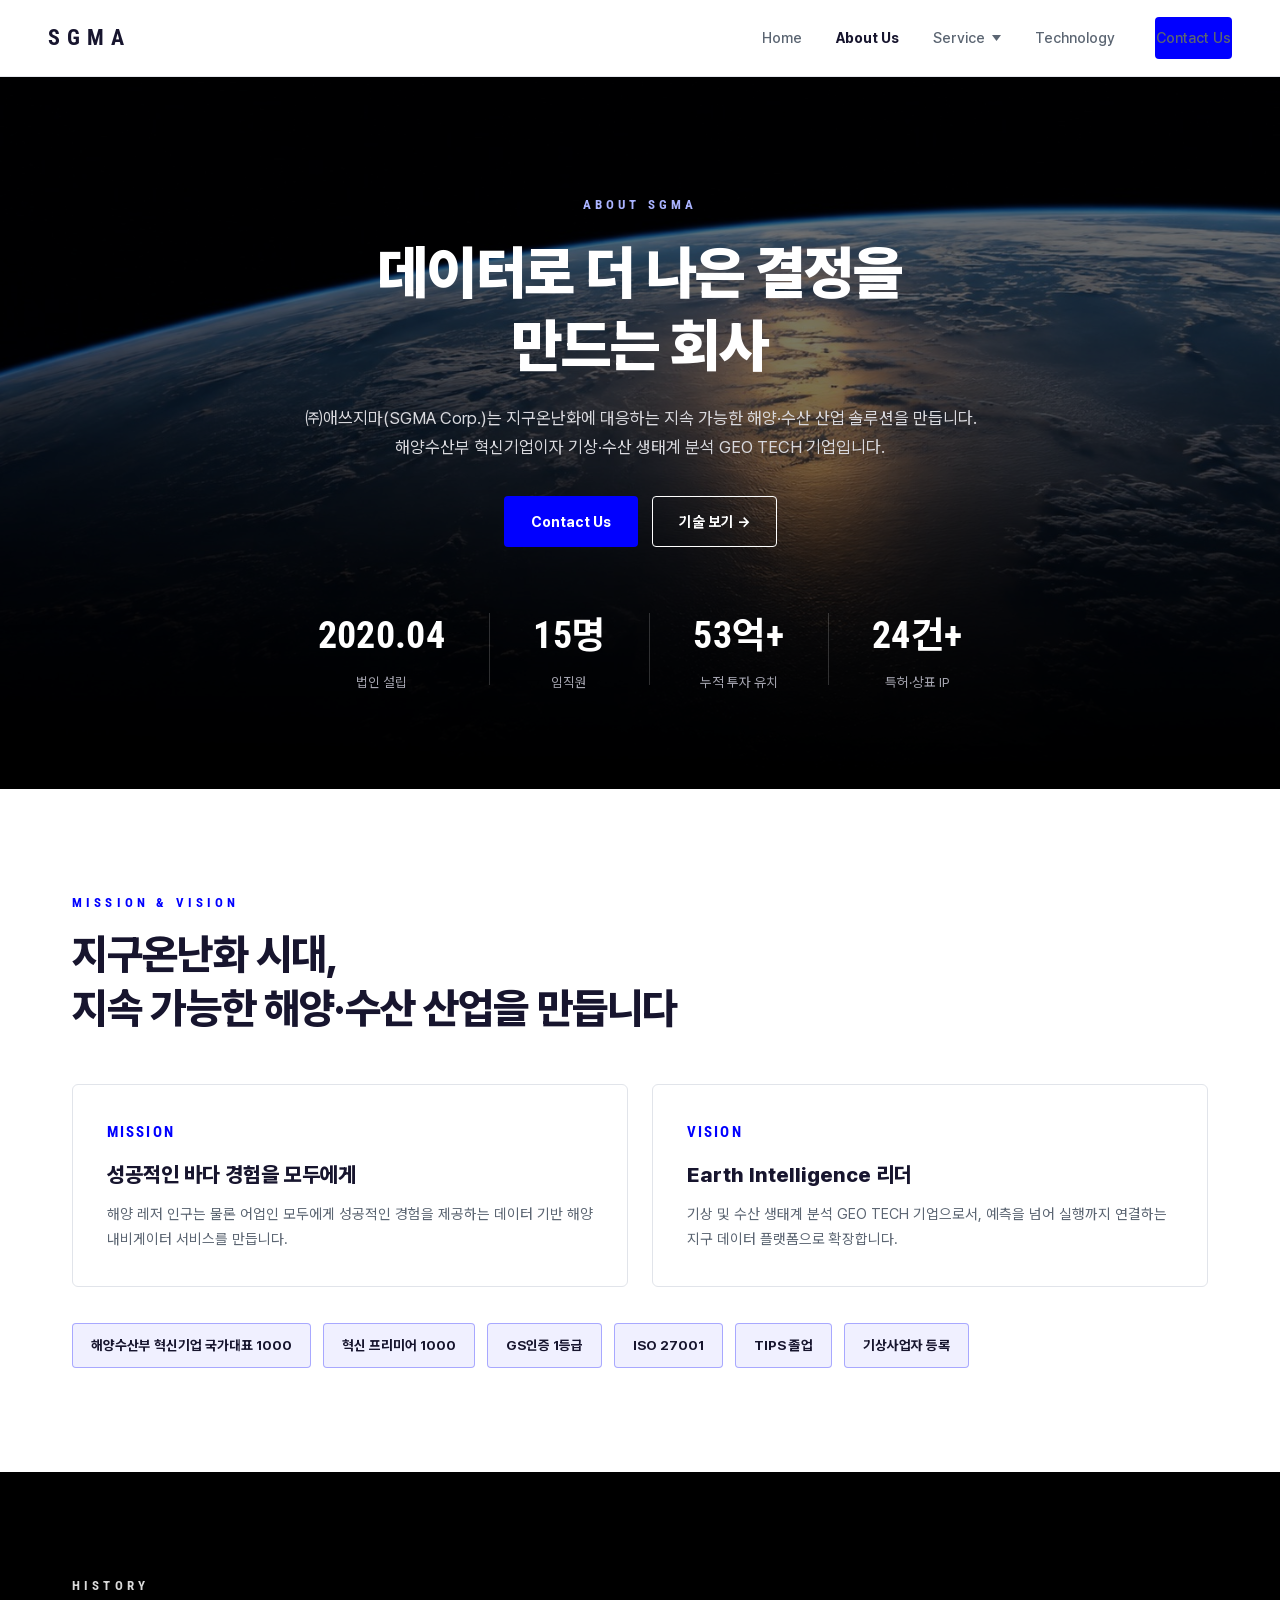
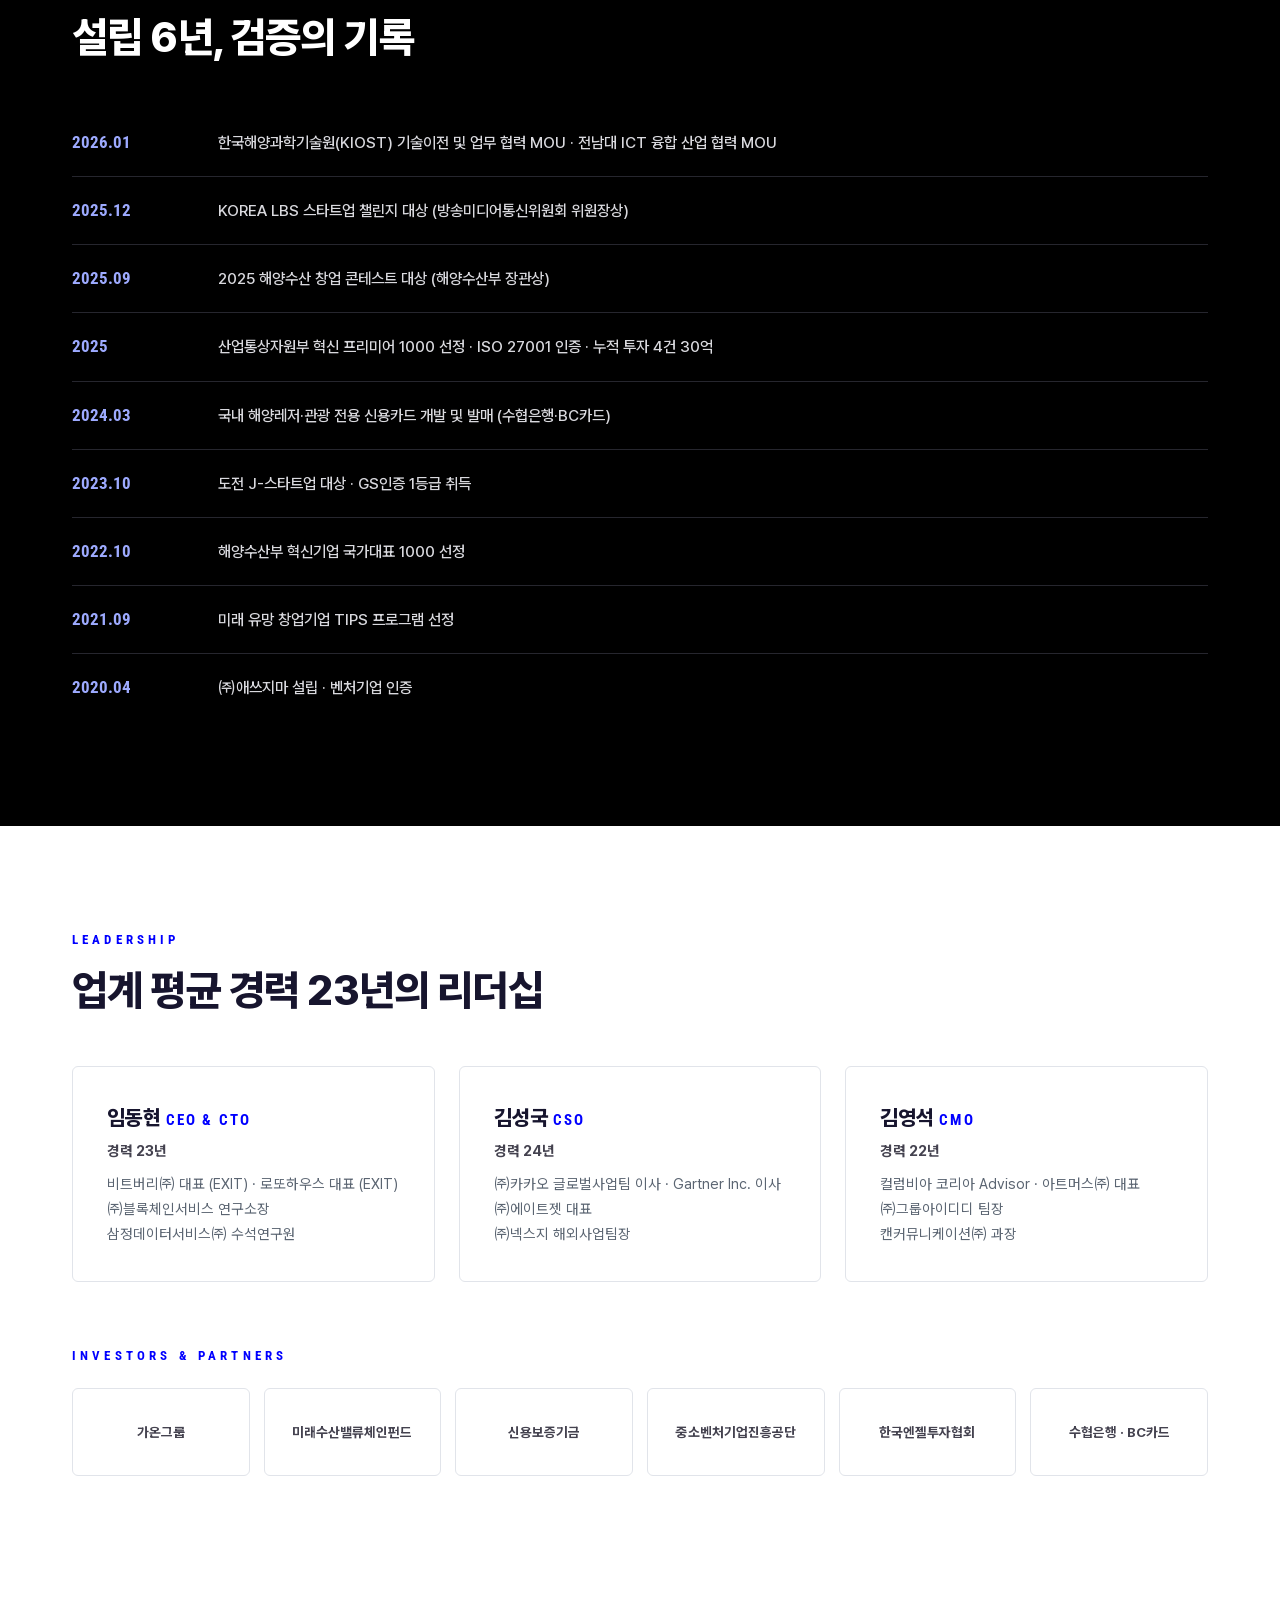
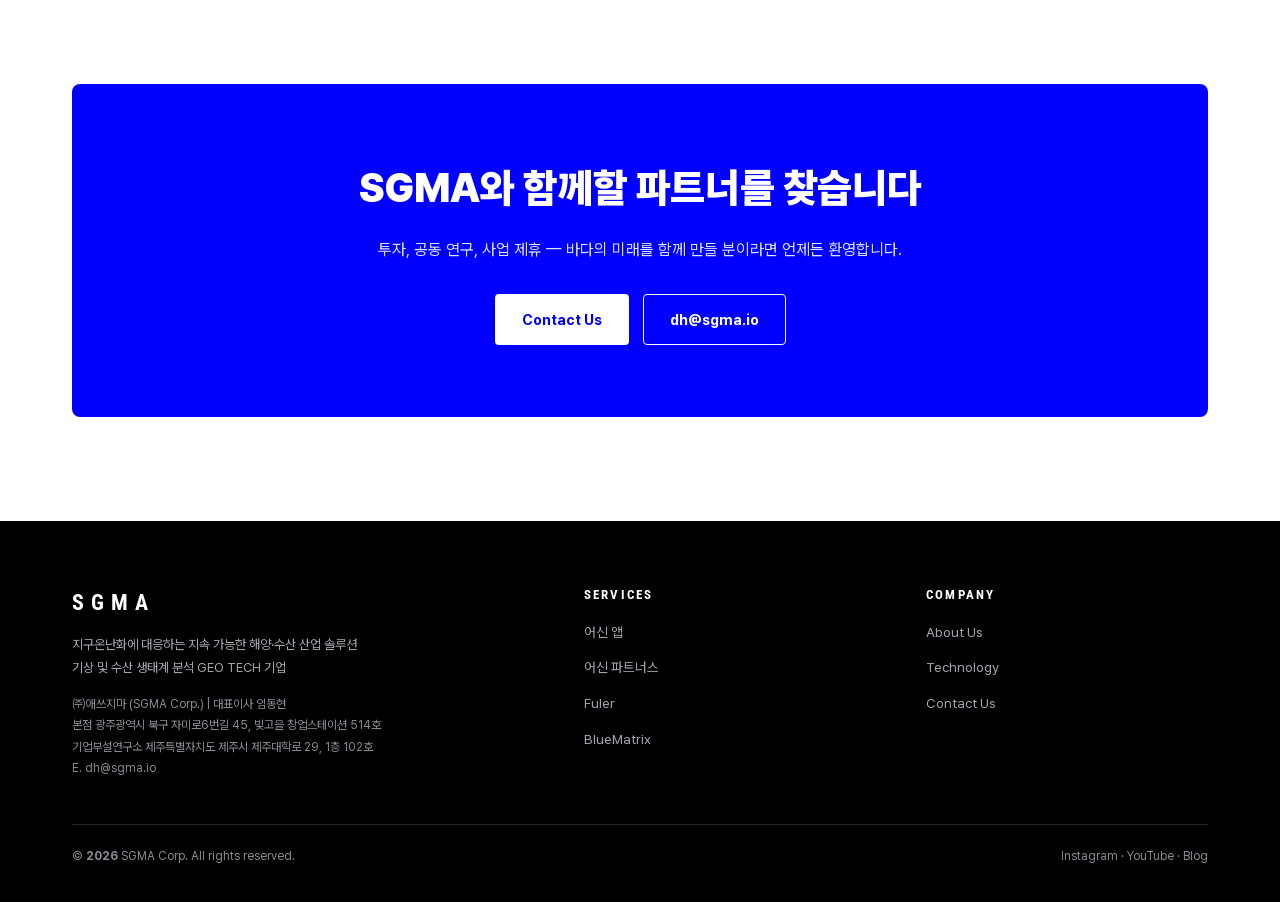
==== commit a4f2c05d: "feat: investors logo wall" ====
--- a/about.html
+++ b/about.html
@@ -71,8 +71,13 @@
     <div class="card"><h3 style="margin-top:0">김영석 <span class="num">CMO</span></h3><div class="cap">경력 22년</div><p>컬럼비아 코리아 Advisor · 아트머스㈜ 대표<br>㈜그룹아이디디 팀장<br>캔커뮤니케이션㈜ 과장</p></div>
   </div>
   <div class="eyebrow" style="margin-top:64px" data-reveal>Investors &amp; Partners</div>
-  <div class="chips" data-stagger="0.06" style="margin-top:20px">
-    <span class="chip">가온그룹</span><span class="chip">미래수산밸류체인펀드</span><span class="chip">신용보증기금</span><span class="chip">중소벤처기업진흥공단</span><span class="chip">한국엔젤투자협회</span><span class="chip">수협은행 · BC카드</span>
+  <div class="logo-wall" data-stagger="0.06">
+    <div class="ltile"><img src="assets/img/logos/kaon.png" alt="가온그룹" onerror="this.style.display='none';this.nextElementSibling.style.display='block'"><span style="display:none">가온그룹</span></div>
+    <div class="ltile"><img src="assets/img/logos/msvf.png" alt="미래수산밸류체인펀드" onerror="this.style.display='none';this.nextElementSibling.style.display='block'"><span style="display:none">미래수산밸류체인펀드</span></div>
+    <div class="ltile"><img src="assets/img/logos/kodit.png" alt="신용보증기금" onerror="this.style.display='none';this.nextElementSibling.style.display='block'"><span style="display:none">신용보증기금</span></div>
+    <div class="ltile"><img src="assets/img/logos/kosme.png" alt="중소벤처기업진흥공단" onerror="this.style.display='none';this.nextElementSibling.style.display='block'"><span style="display:none">중소벤처기업진흥공단</span></div>
+    <div class="ltile"><img src="assets/img/logos/kban.png" alt="한국엔젤투자협회" onerror="this.style.display='none';this.nextElementSibling.style.display='block'"><span style="display:none">한국엔젤투자협회</span></div>
+    <div class="ltile"><img src="assets/img/logos/shbc.png" alt="수협은행 · BC카드" onerror="this.style.display='none';this.nextElementSibling.style.display='block'"><span style="display:none">수협은행 · BC카드</span></div>
   </div>
 </div></section><section class="cta"><div class="container">
   <div class="cta__panel" data-reveal>
--- a/assets/css/style.css
+++ b/assets/css/style.css
@@ -232,6 +232,16 @@
 .footer ul a:hover{color:#fff}
 .footer__bar{display:flex;justify-content:space-between;border-top:1px solid var(--line-d);margin-top:44px;padding-top:22px;font-size:12px;color:var(--d-mut2);flex-wrap:wrap;gap:10px}
 
+/* logo wall */
+.logo-wall{display:grid;grid-template-columns:repeat(6,1fr);gap:14px;margin-top:22px}
+.ltile{border:1px solid var(--line);border-radius:var(--r-card);height:88px;display:flex;align-items:center;justify-content:center;padding:14px 18px;background:#fff;transition:box-shadow .2s}
+.ltile:hover{box-shadow:0 10px 26px rgba(10,10,30,.08)}
+.ltile img{max-height:42px;max-width:100%;filter:grayscale(1);opacity:.72;transition:filter .2s,opacity .2s;object-fit:contain}
+.ltile:hover img{filter:none;opacity:1}
+.ltile span{font-weight:700;font-size:13.5px;color:var(--ink2);text-align:center}
+@media(max-width:1024px){.logo-wall{grid-template-columns:repeat(3,1fr)}}
+@media(max-width:768px){.logo-wall{grid-template-columns:repeat(2,1fr)}}
+
 /* contact form */
 .contact{display:grid;grid-template-columns:1fr 1.5fr;gap:48px;margin-top:8px}
 .info-card{border:1px solid var(--line);background:var(--tint);border-radius:var(--r-card);padding:22px 26px;margin-bottom:14px}
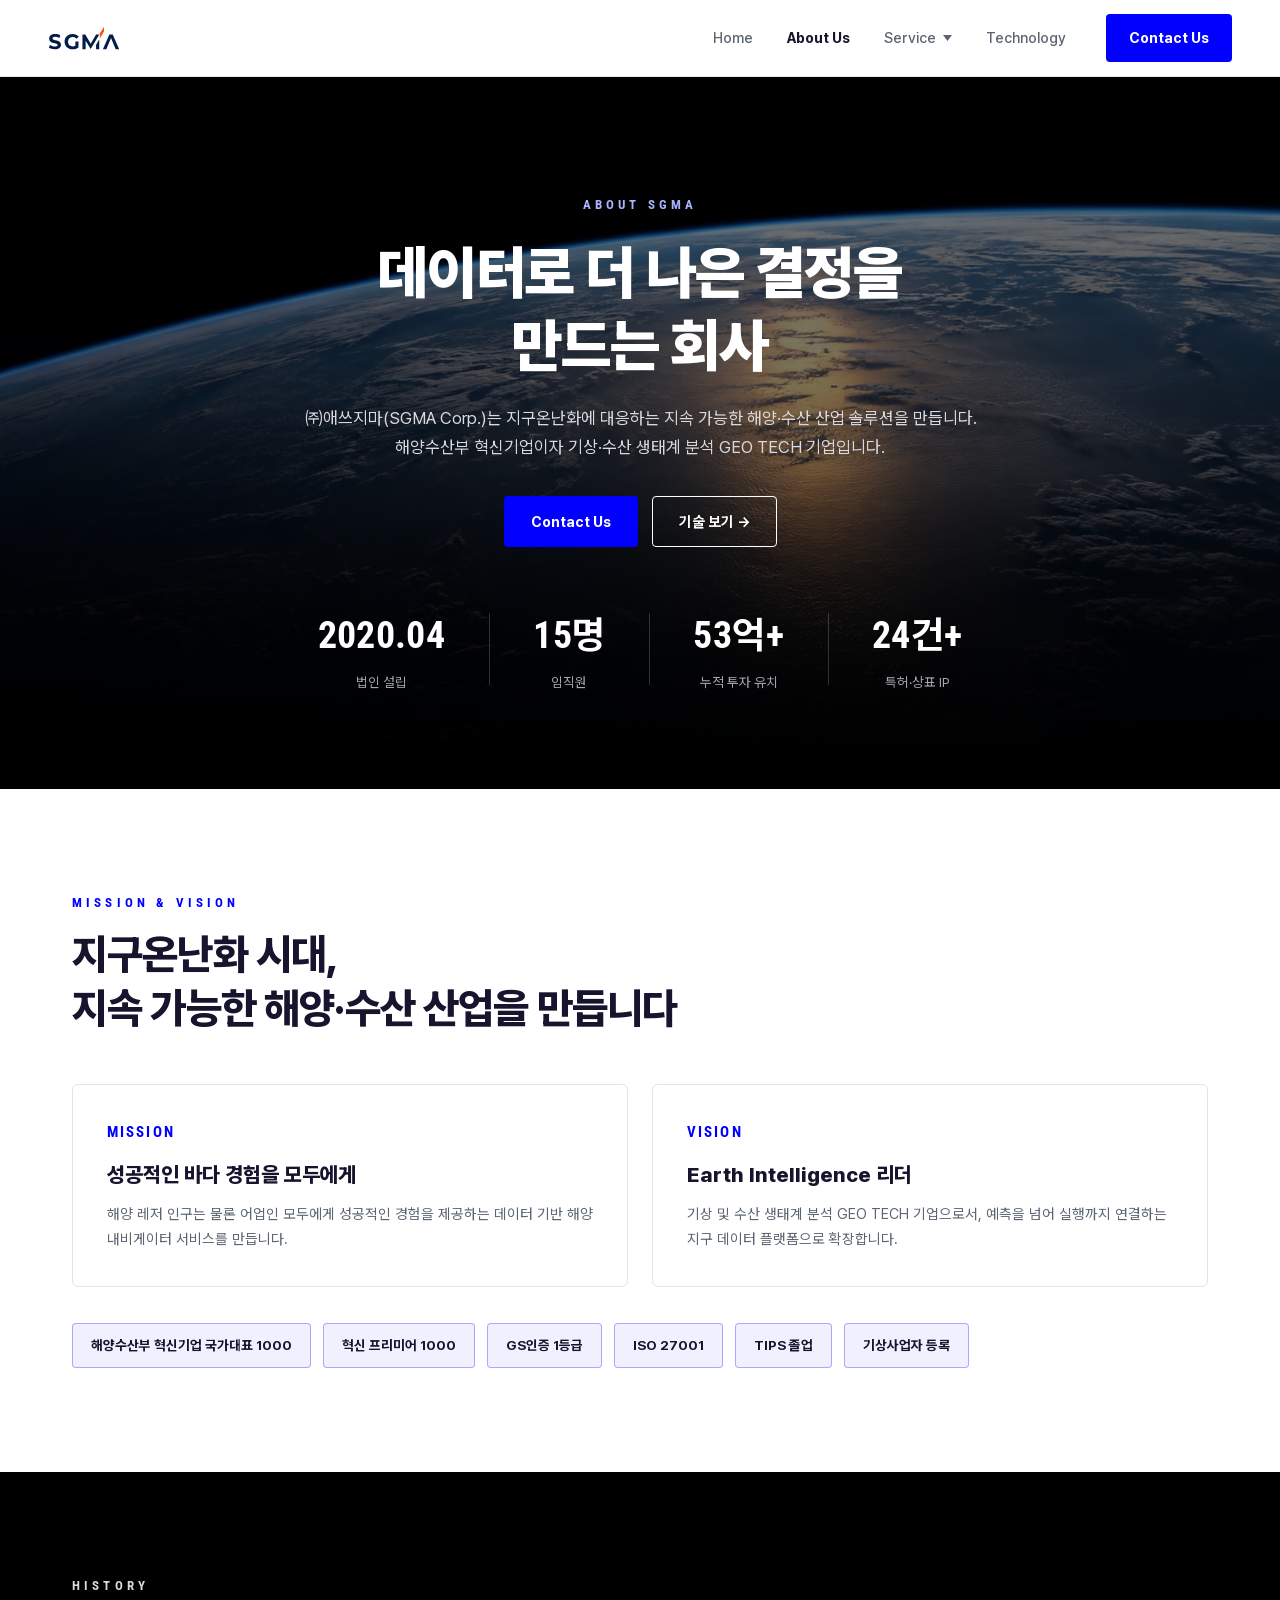
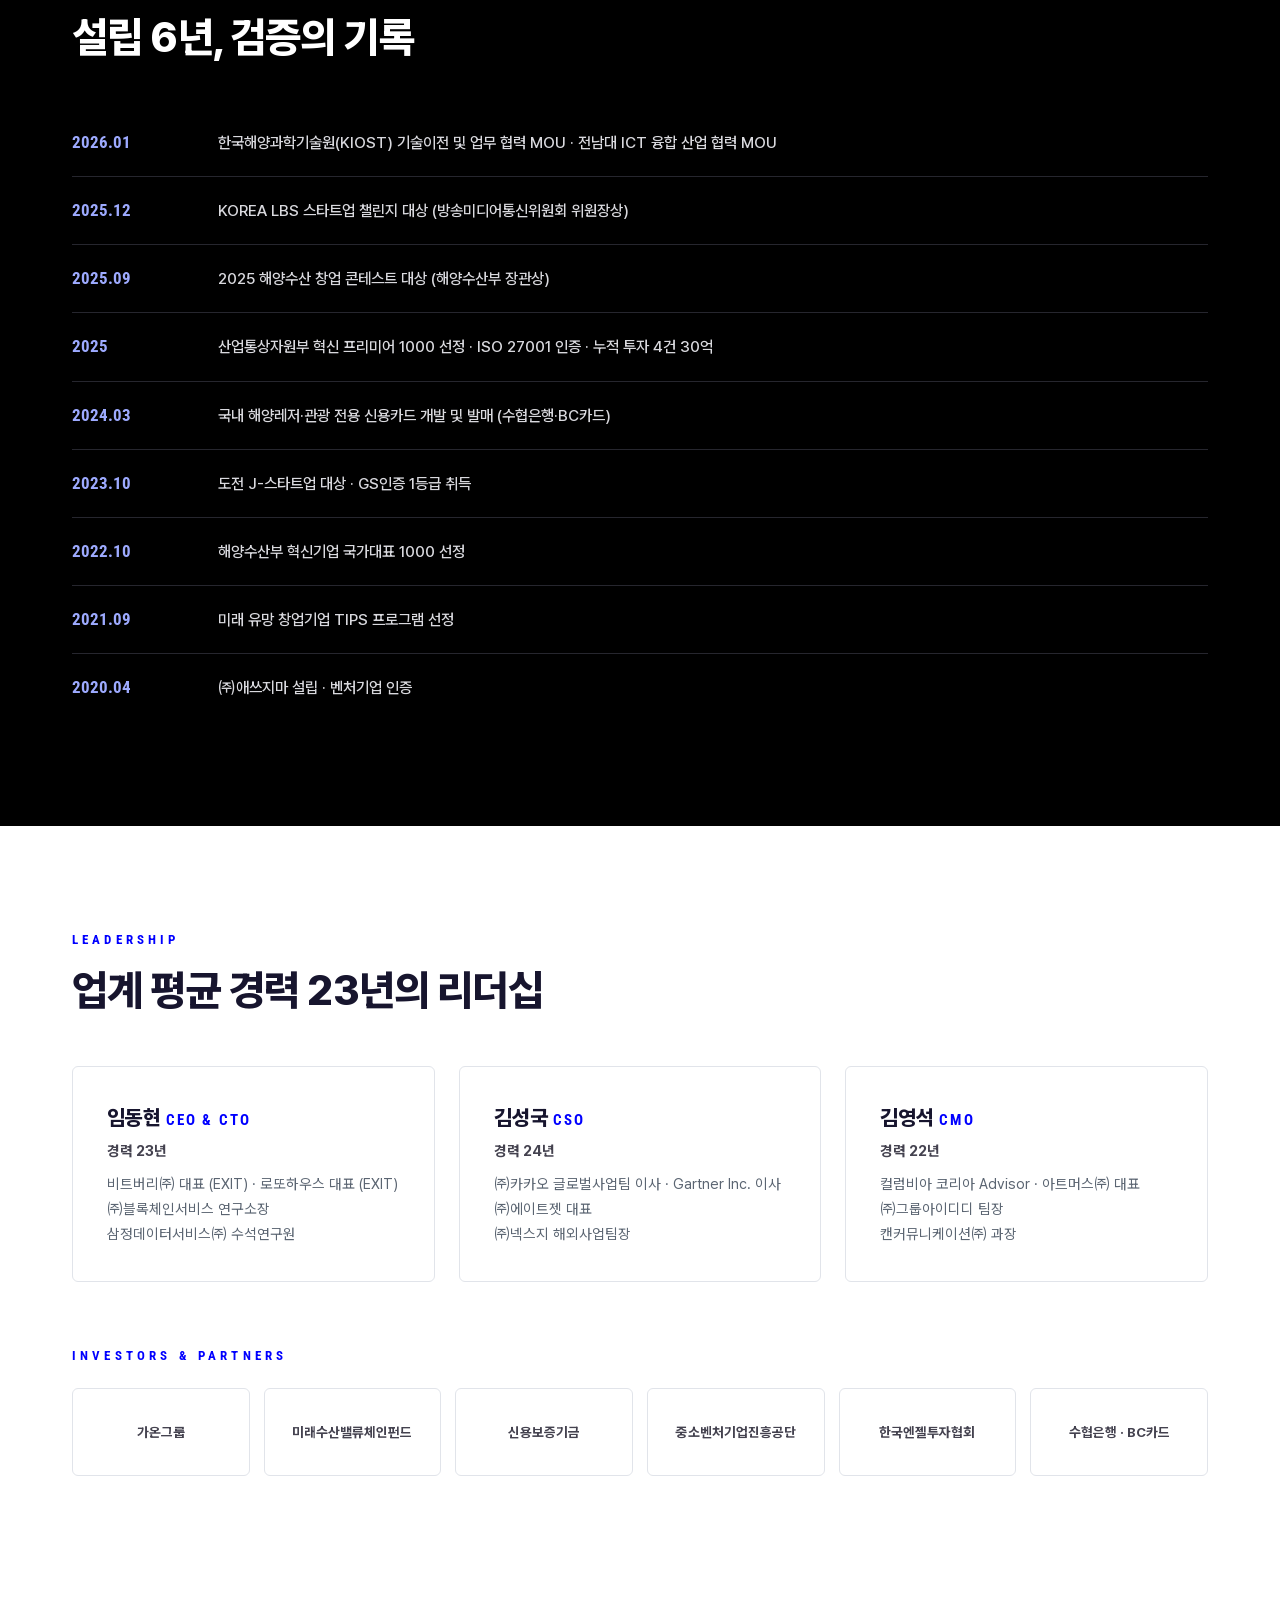
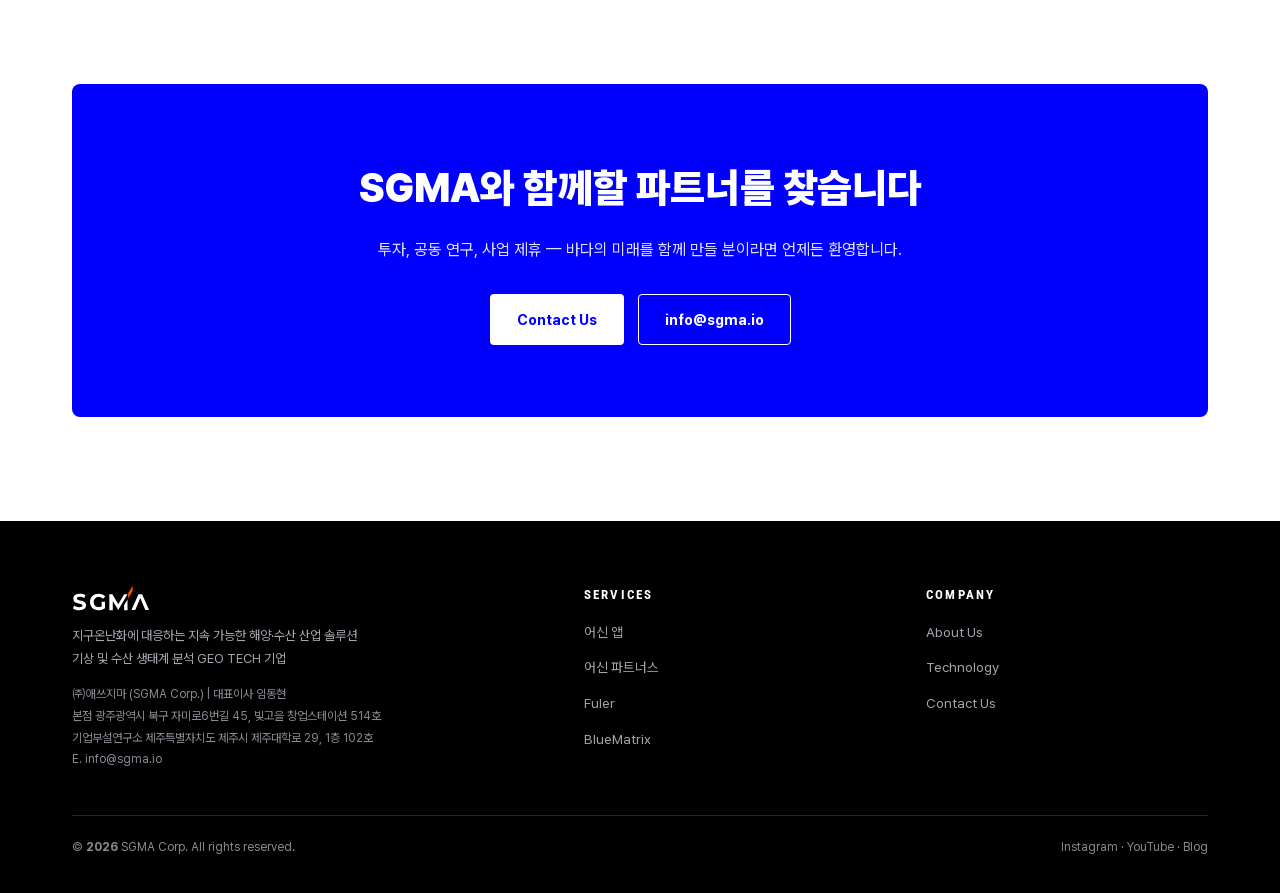
==== commit 2286c244: "feat: CI logo, info@sgma.io, nav CTA fix" ====
--- a/about.html
+++ b/about.html
@@ -11,7 +11,7 @@
 </head>
 <body><header class="nav">
   <div class="nav__in">
-    <a href="index.html" class="nav__logo">SGMA</a>
+    <a href="index.html" class="nav__logo"><img src="assets/img/logo.svg" alt="SGMA"></a>
     <button class="nav__burger" aria-label="menu"><span></span><span></span><span></span></button>
     <ul class="nav__menu">
       <li><a href="index.html">Home</a></li>
@@ -82,15 +82,15 @@
 </div></section><section class="cta"><div class="container">
   <div class="cta__panel" data-reveal>
     <h2>SGMA와 함께할 파트너를 찾습니다</h2><p>투자, 공동 연구, 사업 제휴 — 바다의 미래를 함께 만들 분이라면 언제든 환영합니다.</p>
-    <div class="hero__cta"><a href="contact.html" class="btn btn--white">Contact Us</a><a href="mailto:dh@sgma.io" class="btn btn--ghost">dh@sgma.io</a></div>
+    <div class="hero__cta"><a href="contact.html" class="btn btn--white">Contact Us</a><a href="mailto:info@sgma.io" class="btn btn--ghost">info@sgma.io</a></div>
   </div>
 </div></section><footer class="footer">
   <div class="container">
     <div class="footer__cols">
       <div>
-        <div class="footer__logo">SGMA</div>
+        <div class="footer__logo"><img src="assets/img/logo-white.svg" alt="SGMA"></div>
         <p>지구온난화에 대응하는 지속 가능한 해양·수산 산업 솔루션<br>기상 및 수산 생태계 분석 GEO TECH 기업</p>
-        <small>㈜애쓰지마 (SGMA Corp.)  |  대표이사 임동현<br>본점  광주광역시 북구 자미로6번길 45, 빛고을 창업스테이션 514호<br>기업부설연구소  제주특별자치도 제주시 제주대학로 29, 1층 102호<br>E. <a href="mailto:dh@sgma.io">dh@sgma.io</a></small>
+        <small>㈜애쓰지마 (SGMA Corp.)  |  대표이사 임동현<br>본점  광주광역시 북구 자미로6번길 45, 빛고을 창업스테이션 514호<br>기업부설연구소  제주특별자치도 제주시 제주대학로 29, 1층 102호<br>E. <a href="mailto:info@sgma.io">info@sgma.io</a></small>
       </div>
       <div>
         <h5>Services</h5>
--- a/assets/css/style.css
+++ b/assets/css/style.css
@@ -53,7 +53,12 @@
 .nav{position:sticky;top:0;z-index:100;background:#fff;border-bottom:1px solid #e6e8ee;transition:box-shadow .25s}
 .nav.scrolled{box-shadow:0 6px 24px rgba(10,10,30,.08)}
 .nav__in{max-width:1440px;margin:0 auto;height:76px;display:flex;align-items:center;justify-content:space-between;padding:0 48px}
-.nav__logo{font-family:var(--en);font-weight:700;font-size:22px;letter-spacing:.32em;color:var(--ink)}
+.nav__logo{font-family:var(--en);font-weight:700;font-size:22px;letter-spacing:.32em;color:var(--ink);display:flex;align-items:center}
+.nav__logo img{height:24px;display:block}
+.footer__logo img{height:26px;display:block}
+/* nav CTA 버튼 — 메뉴 링크 규칙보다 우선 */
+.nav__menu>li>a.nav__cta{display:inline-flex;color:#fff;font-weight:700;padding:11px 22px;border-radius:var(--r-btn)}
+.nav__menu>li>a.nav__cta:hover,.nav__menu>li>a.nav__cta.active{color:#fff}
 .nav__menu{display:flex;align-items:center;gap:34px}
 .nav__menu>li>a{font-size:14.5px;font-weight:500;color:var(--mut);transition:color .15s;padding:8px 0}
 .nav__menu>li>a:hover,.nav__menu>li>a.active{color:var(--ink);font-weight:700}
@@ -265,6 +270,13 @@
 [data-reveal]{opacity:0;transform:translateY(28px);transition:opacity .7s cubic-bezier(.2,.7,.2,1),transform .7s cubic-bezier(.2,.7,.2,1);transition-delay:var(--d,0s)}
 [data-reveal].in{opacity:1;transform:none}
 
+/* app screens */
+.screens{display:grid;grid-template-columns:repeat(5,1fr);gap:16px;margin-top:44px}
+.screens img{width:100%;border-radius:14px;border:1px solid var(--line);box-shadow:0 12px 32px rgba(10,10,30,.08);transition:transform .25s ease}
+.screens img:hover{transform:translateY(-6px)}
+@media(max-width:1024px){.screens{grid-template-columns:repeat(3,1fr)}}
+@media(max-width:768px){.screens{grid-template-columns:repeat(2,1fr)}}
+
 /* app screens placeholder */
 .screens-ph{margin-top:44px;border:1px dashed #c9cdd6;border-radius:var(--r-panel);background:var(--tint);padding:80px 20px;text-align:center;color:var(--mut2)}
 .screens-ph b{display:block;font-size:17px;color:var(--mut)}
